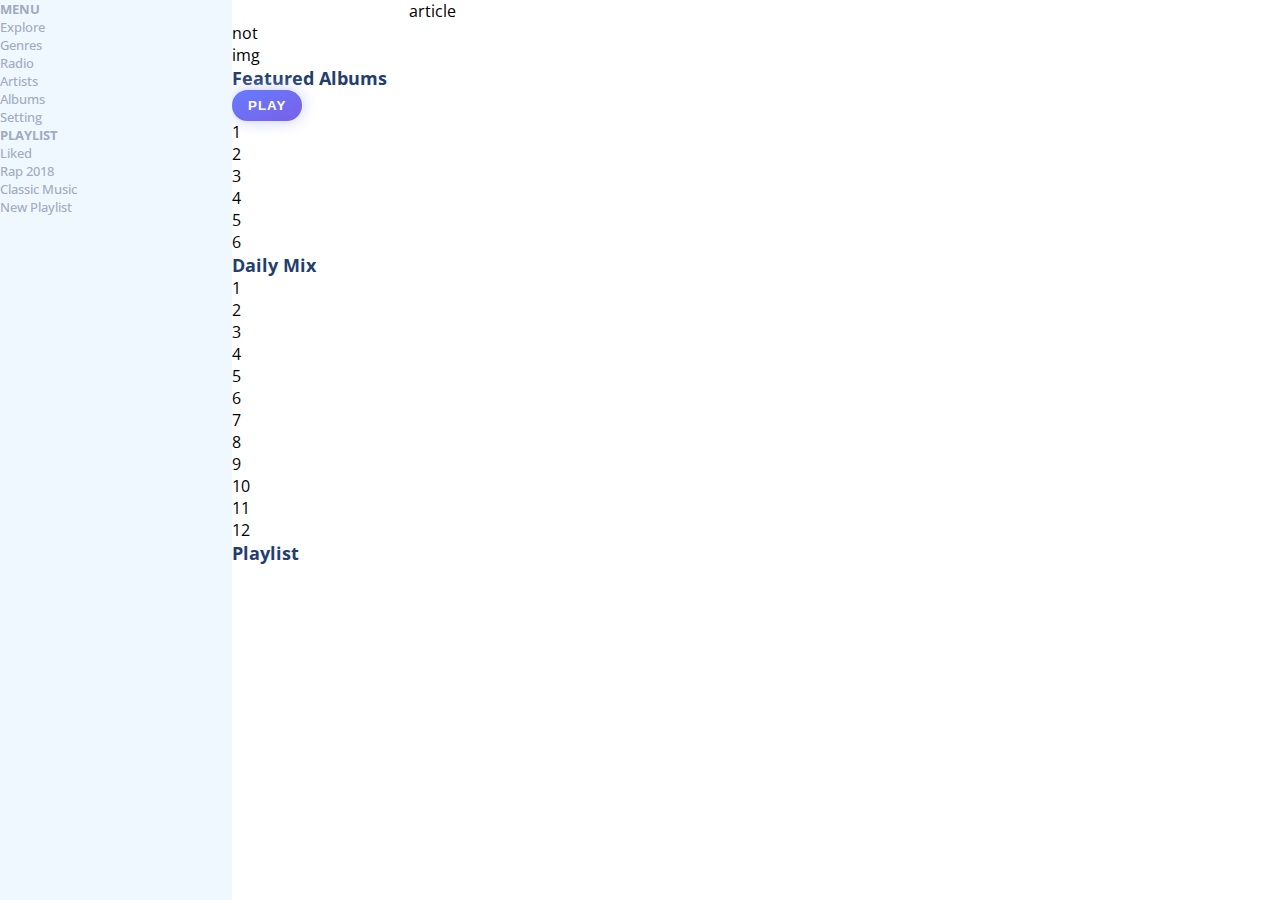
==== index.html @ d11c5499 "markup" ====
<!DOCTYPE html>
<html lang="en">

<head>
  <meta charset="UTF-8">
  <title>Music Player</title>
  <link rel="stylesheet" href="css/main.css">
  <link href="https://fonts.googleapis.com/css?family=Open+Sans:300,300i,400,400i,600,600i,700,700i,800,800i" rel="stylesheet">
</head>

<body>
  <main>
    <section class="sidebar">
      <nav class="sidebar__menu">
        <h3>Menu</h3>
        <a href="#">Explore</a>
        <a href="#">Genres</a>
        <a href="#">Radio</a>
        <a href="#">Artists</a>
        <a href="#">Albums</a>
        <a href="#">Setting</a>
      </nav>
      <nav class="sidebar__playlist">
        <h3>Playlist</h3>
        <a href="#">Liked</a>
        <a href="#">Rap 2018</a>
        <a href="#">Classic Music</a>
        <a href="#">New Playlist</a>
      </nav>
    </section>
    <section class="main">
      <nav class="navigation">
        <div class="search">
          <input type="text">
        </div>
        <div class="user-block">
          <div class="user-block__notification">not</div>
          <div class="user-block__user-img">img</div>
        </div>
      </nav>
      <section class="albums">
        <h2>Featured Albums</h2>
        <button>Play</button>
        <ul class="album-list">
          <li class=".album-item">1</li>
          <li class=".album-item">2</li>
          <li class=".album-item">3</li>
          <li class=".album-item">4</li>
          <li class=".album-item">5</li>
          <li class=".album-item">6</li>
        </ul>
      </section>
      <section class="change-music">
        <div class="change-music__daily-mix">
          <h2>Daily Mix</h2>
          <ul class="playlist-list">
            <li class="song-item">1</li>
            <li class="song-item">2</li>
            <li class="song-item">3</li>
            <li class="song-item">4</li>
            <li class="song-item">5</li>
            <li class="song-item">6</li>
            <li class="song-item">7</li>
            <li class="song-item">8</li>
            <li class="song-item">9</li>
            <li class="song-item">10</li>
            <li class="song-item">11</li>
            <li class="song-item">12</li>
          </ul>
        </div>
        <div class="change-music__playlists">
          <h2>Playlist</h2>
        </div>
      </section>
    </section>
    article
  </main>
</body>

</html>
---- css/main.css ----
* {
  padding: 0;
  margin: 0;
  border: 0;
}

body {
  font-family: 'Open Sans', sans-serif;
  background-color: #FFFFFF;
}

h2 {
  font-size: 18px;
  color: #243d6f;
}

h3 {
  text-transform: uppercase;
  color: #9eabc2;
  font-size: 13px;
}

a {
  color: #9facc3;
  text-decoration: none;
  font-size: 13px;
  font-weight: 500;
  transition: all 0.3s;
  display: block;
}

a:hover {
  color: #243d6f;
}

b {
  font-size: 12px;
  font-weight: 500;
  color: #abb4c8;
}

.card {
  height: 200px;
  width: 200px;
  background-color: #FFFFFF;
  box-shadow: 0 0 32px #c3cbfe;
}

button {
  text-transform: uppercase;
  padding: 8px 16px;
  border-radius: 24px;
  outline: inherit;
  box-shadow: 0 0 16px #c3cbfe;
  background-image: linear-gradient(to right bottom, #667aff, #6b74f9, #706ef3, #7467ed, #7861e7);
  color: #FFF;
  font-weight: 700;
  letter-spacing: 1px;
}

.styleguide h2,
.styleguide a,
.styleguide b,
.styleguide h3 {
  padding-top: inherit;
  display: block;
}

.styleguide {
  height: 400px;
  background-color: aliceblue;
  padding-top: 20px;
  padding-left: 20px;
}

main {
  display: flex;
  width: 100%;
  height: 100vh;
}

.sidebar {
  width: 232px;
  height: 100vh;
  background-color: aliceblue;
  position: fixed;
}

.main {
  padding-left: 232px;
}
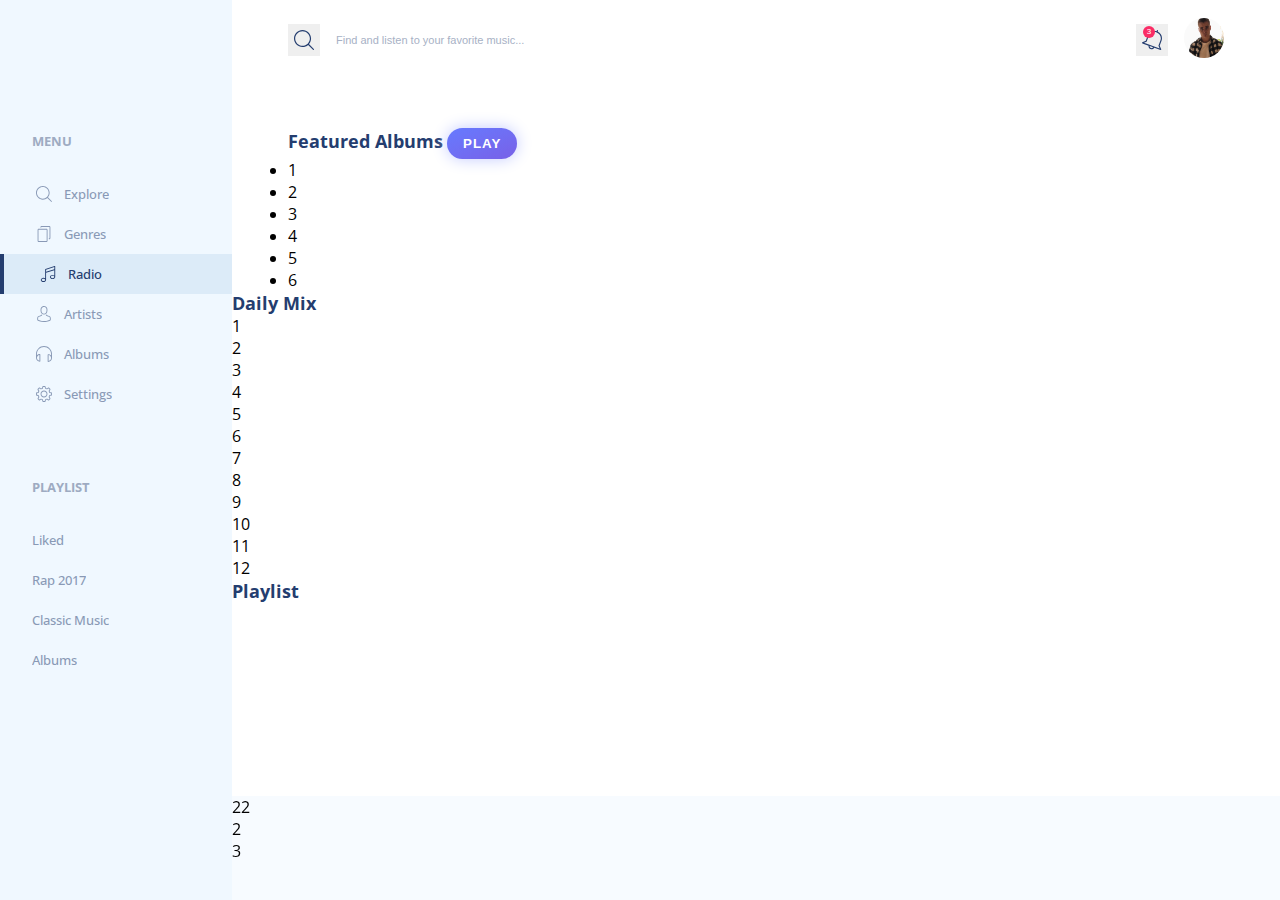
==== commit b486052a: "sidebar" ====
--- a/index.html
+++ b/index.html
@@ -11,43 +11,72 @@
 <body>
   <main>
     <section class="sidebar">
-      <nav class="sidebar__menu">
+      <nav class="sidebar-menu">
         <h3>Menu</h3>
-        <a href="#">Explore</a>
-        <a href="#">Genres</a>
-        <a href="#">Radio</a>
-        <a href="#">Artists</a>
-        <a href="#">Albums</a>
-        <a href="#">Setting</a>
+        <ul>
+          <a href="#">
+            <li>Explore</li>
+          </a>
+          <a href="#">
+            <li>Genres</li>
+          </a>
+          <a href="#" class="active">
+            <li>Radio</li>
+          </a>
+          <a href="#">
+            <li>Artists</li>
+          </a>
+          <a href="#">
+            <li>Albums</li>
+          </a>
+          <a href="#">
+            <li>Settings</li>
+          </a>
+        </ul>
       </nav>
-      <nav class="sidebar__playlist">
+      <nav class="sidebar-playlist">
         <h3>Playlist</h3>
-        <a href="#">Liked</a>
-        <a href="#">Rap 2018</a>
-        <a href="#">Classic Music</a>
-        <a href="#">New Playlist</a>
+        <ul>
+          <a href="#">
+            <li>Liked</li>
+          </a>
+          <a href="#">
+            <li>Rap 2017</li>
+          </a>
+          <a href="#">
+            <li>Classic Music</li>
+          </a>
+          <a href="#">
+            <li>Albums</li>
+          </a>
+        </ul>
       </nav>
     </section>
     <section class="main">
-      <nav class="navigation">
+      <header>
         <div class="search">
-          <input type="text">
+          <button type="button"></button>
+          <input type="text" placeholder="Find and listen to your favorite music...">
         </div>
         <div class="user-block">
-          <div class="user-block__notification">not</div>
-          <div class="user-block__user-img">img</div>
+          <button type="button" class="user-block__notification">
+            <span class="quantity">3</span>
+          </button>
+          <a href="#">
+            <img src="/img/avatar.jpg" alt="" class="user-block__user-img">
+          </a>
         </div>
-      </nav>
+      </header>
       <section class="albums">
         <h2>Featured Albums</h2>
-        <button>Play</button>
+        <button type="button" class="btn">Play</button>
         <ul class="album-list">
-          <li class=".album-item">1</li>
-          <li class=".album-item">2</li>
-          <li class=".album-item">3</li>
-          <li class=".album-item">4</li>
-          <li class=".album-item">5</li>
-          <li class=".album-item">6</li>
+          <li class="album-item">1</li>
+          <li class="album-item">2</li>
+          <li class="album-item">3</li>
+          <li class="album-item">4</li>
+          <li class="album-item">5</li>
+          <li class="album-item">6</li>
         </ul>
       </section>
       <section class="change-music">
@@ -73,7 +102,11 @@
         </div>
       </section>
     </section>
-    article
+    <div class="player">
+      <div class="song-name">22</div>
+      <div class="player-ui">2</div>
+      <div class="value">3</div>
+    </div>
   </main>
 </body>
 
--- a/css/main.css
+++ b/css/main.css
@@ -1,91 +1,327 @@
 * {
+  margin: 0;
   padding: 0;
-  margin: 0;
+  outline: 0;
   border: 0;
+  border-radius: 0;
 }
 
 body {
+  background-color: #FFFFFF;
   font-family: 'Open Sans', sans-serif;
-  background-color: #FFFFFF;
-}
-
+}
+
+button,
 h2 {
+  display: inline-block;
+}
+
+h2 {
+  color: #243d6f;
   font-size: 18px;
-  color: #243d6f;
 }
 
 h3 {
+  color: #9eabc2;
   text-transform: uppercase;
-  color: #9eabc2;
   font-size: 13px;
 }
 
 a {
-  color: #9facc3;
+  display: block;
+  color: rgba(36, 61, 111, 1);
   text-decoration: none;
+  font-weight: 500;
   font-size: 13px;
-  font-weight: 500;
-  transition: all 0.3s;
-  display: block;
 }
 
 a:hover {
-  color: #243d6f;
+  color: rgba(36, 61, 111, 1);
 }
 
 b {
+  color: #abb4c8;
+  font-weight: 500;
   font-size: 12px;
-  font-weight: 500;
-  color: #abb4c8;
 }
 
 .card {
+  width: 200px;
   height: 200px;
-  width: 200px;
   background-color: #FFFFFF;
   box-shadow: 0 0 32px #c3cbfe;
 }
 
 button {
+  cursor: pointer;
+}
+
+.btn {
+  padding: 8px 16px;
+  outline: inherit;
+  border-radius: 24px;
+  background-image: linear-gradient(to right bottom, #667aff, #6b74f9, #706ef3, #7467ed, #7861e7);
+  box-shadow: 0 0 16px #c3cbfe;
+  color: #FFF;
   text-transform: uppercase;
-  padding: 8px 16px;
-  border-radius: 24px;
-  outline: inherit;
-  box-shadow: 0 0 16px #c3cbfe;
-  background-image: linear-gradient(to right bottom, #667aff, #6b74f9, #706ef3, #7467ed, #7861e7);
-  color: #FFF;
+  letter-spacing: 1px;
   font-weight: 700;
-  letter-spacing: 1px;
 }
 
 .styleguide h2,
 .styleguide a,
 .styleguide b,
 .styleguide h3 {
+  display: block;
   padding-top: inherit;
-  display: block;
 }
 
 .styleguide {
+  padding-top: 20px;
+  padding-left: 20px;
   height: 400px;
   background-color: aliceblue;
-  padding-top: 20px;
-  padding-left: 20px;
 }
 
 main {
   display: flex;
+  min-width: 800px;
   width: 100%;
   height: 100vh;
 }
 
 .sidebar {
+  position: fixed;
   width: 232px;
   height: 100vh;
   background-color: aliceblue;
+}
+
+.sidebar h3 {
+  margin-bottom: 24px;
+  padding-left: 32px;
+}
+
+.sidebar ul {
+  list-style: none;
+}
+
+.sidebar li {
+  display: flex;
+  padding-left: 32px;
+  height: 40px;
+  line-height: 32px;
+  opacity: 0.5;
+  transition: all 0.2s;
+
+  align-items: center;
+}
+
+.sidebar a:hover {
+  background-color: rgba(220, 235, 248, 0.5);
+}
+
+.sidebar a:hover li {
+  margin-left: 4px;
+  opacity: 1;
+}
+
+.sidebar-menu li::before {
+  display: inline-block;
+  margin-right: 8px;
+  width: 24px;
+  height: 24px;
+  background-position: center;
+  background-size: 16px;
+  background-repeat: no-repeat;
+  content: "";
+}
+
+.sidebar-menu a:nth-child(1) li::before {
+  background-image: url(/img/search-icon.svg);
+}
+
+.sidebar-menu a:nth-child(2) li::before {
+  background-image: url(/img/genres-icon.svg);
+}
+
+.sidebar-menu a:nth-child(3) li::before {
+  background-image: url(/img/radio-icon.svg);
+}
+
+.sidebar-menu a:nth-child(4) li::before {
+  background-image: url(/img/artist-icon.svg);
+}
+
+.sidebar-menu a:nth-child(5) li::before {
+  background-image: url(/img/albums-icon.svg);
+}
+
+.sidebar-menu a:nth-child(6) li::before {
+  background-image: url(/img/settings-icon.svg);
+}
+
+.sidebar a.active li {
+  border-left: 4px solid #243d6f;
+  background-color: #dcebf8;
+  color: #243d6f;
+  opacity: 1;
+}
+
+.sidebar a.active:hover li {
+  margin-left: 0;
+  opacity: 1;
+}
+
+.sidebar-menu {
+  margin-top: 132px;
+}
+
+.sidebar-playlist {
+  margin-top: 64px;
+}
+
+.main {
+  margin-left: 232px;
+  width: 100%;
+}
+
+/* - Навигация Начало */
+
+header {
+  display: flex;
+  padding: 0 56px;
+  height: 80px;
+  background-color: #FFFFFF;
+
+  align-items: center;
+  justify-content: space-between;
+}
+
+/* - - Поиск Начало */
+
+.search {
+  display: flex;
+
+  align-items: center;
+}
+
+.search button {
+  display: inline-block;
+  margin-right: 8px;
+  width: 32px;
+  height: 32px;
+  background-image: url(../img/search-icon.svg);
+  background-position: center;
+  background-size: 20px;
+  background-repeat: no-repeat;
+  opacity: 1;
+}
+
+.search button:hover {
+  opacity: 0.7;
+}
+
+.search input {
+  padding: 16px 16px 16px 8px;
+  width: 208px;
+  color: #566686;
+  font-weight: 500;
+  font-size: 12px;
+  transition: all 1s;
+}
+
+.search input:focus {
+  background-color: aliceblue;
+}
+
+.search input::-webkit-input-placeholder {
+  /* Chrome/Opera/Safari */
+  color: #a7b1c5;
+  font-weight: 500;
+  font-size: 11px;
+}
+
+.search input::-moz-placeholder {
+  /* Firefox 19+ */
+  color: #a7b1c5;
+  font-weight: 500;
+  font-size: 11px;
+}
+
+.search input:-ms-input-placeholder {
+  /* IE 10+ */
+  color: #a7b1c5;
+  font-weight: 500;
+  font-size: 11px;
+}
+
+.search input:-moz-placeholder {
+  /* Firefox 18- */
+  color: #a7b1c5;
+  font-weight: 500;
+  font-size: 11px;
+}
+
+/* Поиск Конец */
+
+.player {
   position: fixed;
-}
-
-.main {
-  padding-left: 232px;
-}
+  right: 0;
+  bottom: 0;
+  width: calc(100% - 232px);
+  height: 104px;
+  background-color: rgba(240, 248, 255, 0.5);
+}
+
+.user-block {
+  display: flex;
+
+  align-items: center;
+}
+
+.user-block__notification {
+  position: relative;
+  display: inline-block;
+  margin-right: 16px;
+  width: 32px;
+  height: 32px;
+  background-image: url(../img/notification-icon.svg);
+  background-position: center;
+  background-size: 20px;
+  background-repeat: no-repeat;
+}
+
+.quantity {
+  position: absolute;
+  top: 2px;
+  left: 7px;
+  display: block;
+  width: 12px;
+  height: 12px;
+  border-radius: 50%;
+  background-color: #fa2d66;
+  color: #FFF;
+  text-align: center;
+  font-size: 8px;
+  line-height: 12px;
+}
+
+.user-block__user-img {
+  display: inline-block;
+  width: 40px;
+  height: 40px;
+  border-radius: 50%;
+  background-position: box-shadow: 0 5px 32px rgba(174, 178, 204, 0.5);
+  transition: all 0.5s;
+}
+
+.user-block__user-img:hover {
+  padding-bottom: 8px;
+  box-shadow: 0 10px 32px rgba(174, 178, 204, 0.7);
+}
+
+.albums {
+  margin-top: 48px;
+  padding: 0 56px;
+}
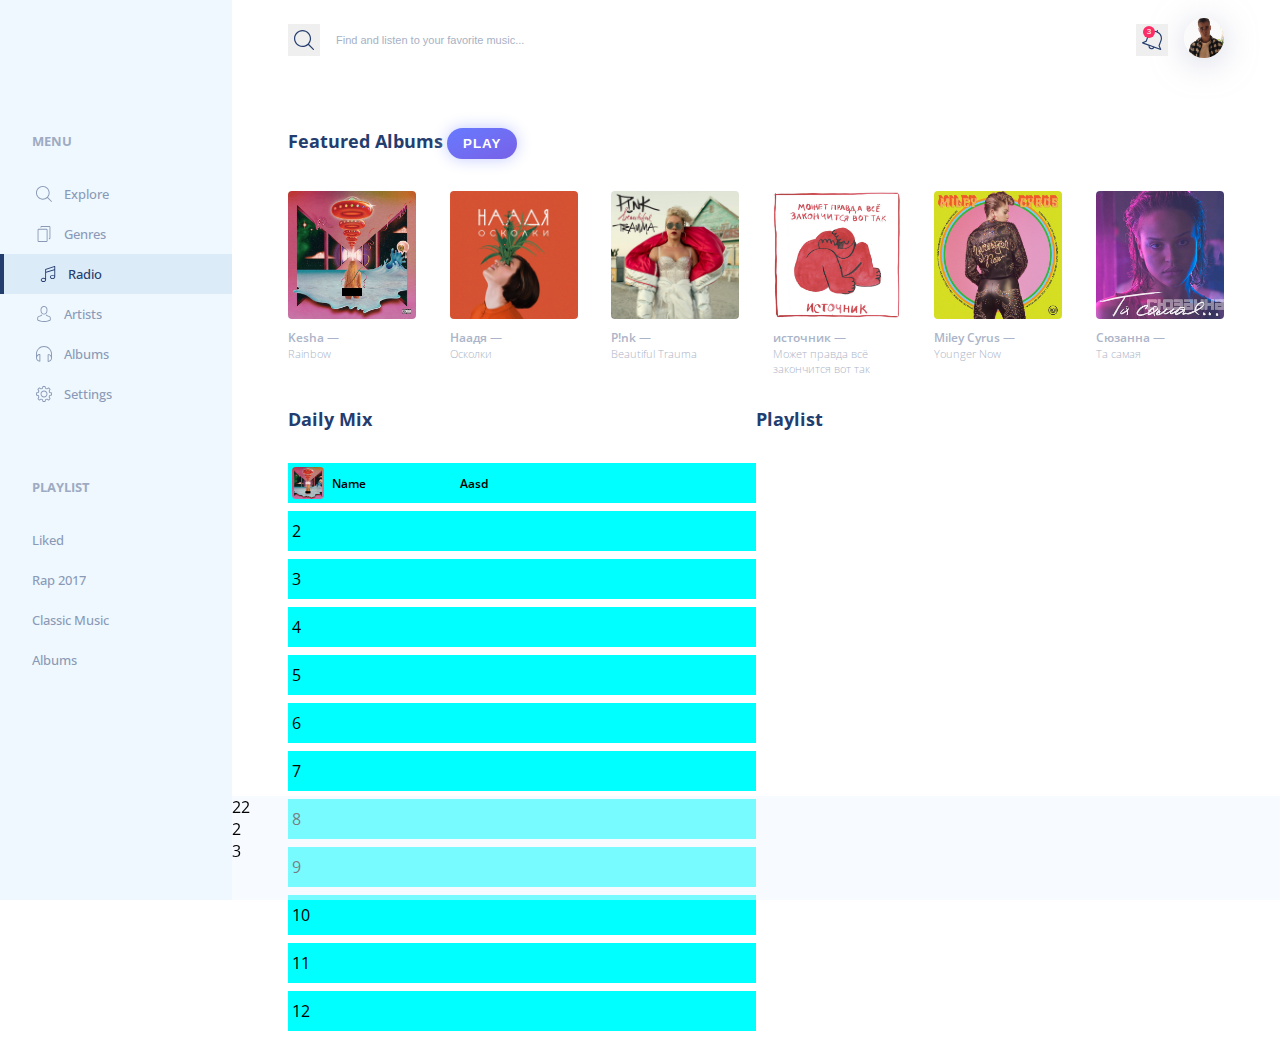
==== commit 0f30c1d3: "Albums" ====
--- a/index.html
+++ b/index.html
@@ -2,112 +2,128 @@
 <html lang="en">
 
 <head>
-  <meta charset="UTF-8">
-  <title>Music Player</title>
-  <link rel="stylesheet" href="css/main.css">
-  <link href="https://fonts.googleapis.com/css?family=Open+Sans:300,300i,400,400i,600,600i,700,700i,800,800i" rel="stylesheet">
+    <meta charset="UTF-8">
+    <title>Music Player</title>
+    <link rel="stylesheet" href="css/main.css">
+    <link href="https://fonts.googleapis.com/css?family=Open+Sans:300,300i,400,400i,600,600i,700,700i,800,800i" rel="stylesheet">
 </head>
 
 <body>
-  <main>
-    <section class="sidebar">
-      <nav class="sidebar-menu">
-        <h3>Menu</h3>
-        <ul>
-          <a href="#">
-            <li>Explore</li>
-          </a>
-          <a href="#">
-            <li>Genres</li>
-          </a>
-          <a href="#" class="active">
-            <li>Radio</li>
-          </a>
-          <a href="#">
-            <li>Artists</li>
-          </a>
-          <a href="#">
-            <li>Albums</li>
-          </a>
-          <a href="#">
-            <li>Settings</li>
-          </a>
-        </ul>
-      </nav>
-      <nav class="sidebar-playlist">
-        <h3>Playlist</h3>
-        <ul>
-          <a href="#">
-            <li>Liked</li>
-          </a>
-          <a href="#">
-            <li>Rap 2017</li>
-          </a>
-          <a href="#">
-            <li>Classic Music</li>
-          </a>
-          <a href="#">
-            <li>Albums</li>
-          </a>
-        </ul>
-      </nav>
-    </section>
-    <section class="main">
-      <header>
-        <div class="search">
-          <button type="button"></button>
-          <input type="text" placeholder="Find and listen to your favorite music...">
-        </div>
-        <div class="user-block">
-          <button type="button" class="user-block__notification">
+    <main>
+        <section class="sidebar">
+            <nav class="sidebar-menu">
+                <h3>Menu</h3>
+                <ul>
+                    <a href="#">
+                        <li>Explore</li>
+                    </a>
+                    <a href="#">
+                        <li>Genres</li>
+                    </a>
+                    <a href="#" class="active">
+                        <li>Radio</li>
+                    </a>
+                    <a href="#">
+                        <li>Artists</li>
+                    </a>
+                    <a href="#">
+                        <li>Albums</li>
+                    </a>
+                    <a href="#">
+                        <li>Settings</li>
+                    </a>
+                </ul>
+            </nav>
+            <nav class="sidebar-playlist">
+                <h3>Playlist</h3>
+                <ul>
+                    <a href="#">
+                        <li>Liked</li>
+                    </a>
+                    <a href="#">
+                        <li>Rap 2017</li>
+                    </a>
+                    <a href="#">
+                        <li>Classic Music</li>
+                    </a>
+                    <a href="#">
+                        <li>Albums</li>
+                    </a>
+                </ul>
+            </nav>
+        </section>
+        <section class="main">
+            <header>
+                <div class="search">
+                    <button type="button"></button>
+                    <input type="text" placeholder="Find and listen to your favorite music...">
+                </div>
+                <div class="user-block">
+                    <button type="button" class="user-block__notification">
             <span class="quantity">3</span>
           </button>
-          <a href="#">
+                    <a href="#">
             <img src="/img/avatar.jpg" alt="" class="user-block__user-img">
           </a>
+                </div>
+            </header>
+            <section class="albums">
+                <h2>Featured Albums</h2>
+                <button type="button" class="btn">Play</button>
+                <ul class="album-list">
+                    <li class="album-item">
+                        <b><span class="name">Kesha —</span><br>Rainbow</b>
+                    </li>
+                    <li class="album-item">
+                        <b><span class="name">Наадя —</span><br>Осколки</b>
+                    </li>
+                    <li class="album-item">
+                        <b><span class="name">P!nk —</span><br>Beautiful Trauma</b>
+                    </li>
+                    <li class="album-item">
+                        <b><span class="name">источник —</span><br>Может правда всё закончится вот так</b>
+                    </li>
+                    <li class="album-item">
+                        <b><span class="name">Miley Cyrus —</span><br>Younger Now</b>
+                    </li>
+                    <li class="album-item">
+                        <b><span class="name">Сюзанна —</span><br>Та самая</b>
+                    </li>
+                </ul>
+            </section>
+            <section class="change-music">
+                <div class="daily-mix">
+                    <h2>Daily Mix</h2>
+                    <ul class="playlist-list">
+                        <li class="song-item">
+                            <img src="img/album-1.jpg" alt="" width="32" height="32">
+                            <span class="name">Name</span>
+                            <span class="name">Aasd</span>
+                        </li>
+                        <li class="song-item">2</li>
+                        <li class="song-item">3</li>
+                        <li class="song-item">4</li>
+                        <li class="song-item">5</li>
+                        <li class="song-item">6</li>
+                        <li class="song-item">7</li>
+                        <li class="song-item">8</li>
+                        <li class="song-item">9</li>
+                        <li class="song-item">10</li>
+                        <li class="song-item">11</li>
+                        <li class="song-item">12</li>
+                    </ul>
+                </div>
+                <div class="playlists">
+                    <h2>Playlist</h2>
+                </div>
+            </section>
+        </section>
+        <div class="player">
+            <div class="song-name">22</div>
+            <div class="player-ui">2</div>
+            <div class="value">3</div>
         </div>
-      </header>
-      <section class="albums">
-        <h2>Featured Albums</h2>
-        <button type="button" class="btn">Play</button>
-        <ul class="album-list">
-          <li class="album-item">1</li>
-          <li class="album-item">2</li>
-          <li class="album-item">3</li>
-          <li class="album-item">4</li>
-          <li class="album-item">5</li>
-          <li class="album-item">6</li>
-        </ul>
-      </section>
-      <section class="change-music">
-        <div class="change-music__daily-mix">
-          <h2>Daily Mix</h2>
-          <ul class="playlist-list">
-            <li class="song-item">1</li>
-            <li class="song-item">2</li>
-            <li class="song-item">3</li>
-            <li class="song-item">4</li>
-            <li class="song-item">5</li>
-            <li class="song-item">6</li>
-            <li class="song-item">7</li>
-            <li class="song-item">8</li>
-            <li class="song-item">9</li>
-            <li class="song-item">10</li>
-            <li class="song-item">11</li>
-            <li class="song-item">12</li>
-          </ul>
-        </div>
-        <div class="change-music__playlists">
-          <h2>Playlist</h2>
-        </div>
-      </section>
-    </section>
-    <div class="player">
-      <div class="song-name">22</div>
-      <div class="player-ui">2</div>
-      <div class="value">3</div>
-    </div>
-  </main>
+    </main>
 </body>
 
 </html>
--- a/css/main.css
+++ b/css/main.css
@@ -1,327 +1,448 @@
 * {
-  margin: 0;
-  padding: 0;
-  outline: 0;
-  border: 0;
-  border-radius: 0;
+    box-sizing: border-box;
+    margin: 0;
+    padding: 0;
+    outline: 0;
+    border: 0;
+    border-radius: 0;
 }
 
 body {
-  background-color: #FFFFFF;
-  font-family: 'Open Sans', sans-serif;
+    background-color: #FFFFFF;
+    font-family: 'Open Sans', sans-serif;
 }
 
 button,
 h2 {
-  display: inline-block;
+    display: inline-block;
 }
 
 h2 {
-  color: #243d6f;
-  font-size: 18px;
+    color: #243d6f;
+    font-size: 18px;
 }
 
 h3 {
-  color: #9eabc2;
-  text-transform: uppercase;
-  font-size: 13px;
+    color: #9eabc2;
+    text-transform: uppercase;
+    font-size: 13px;
 }
 
 a {
-  display: block;
-  color: rgba(36, 61, 111, 1);
-  text-decoration: none;
-  font-weight: 500;
-  font-size: 13px;
+    display: block;
+    color: rgba(36, 61, 111, 1);
+    text-decoration: none;
+    font-weight: 500;
+    font-size: 13px;
 }
 
 a:hover {
-  color: rgba(36, 61, 111, 1);
+    color: rgba(36, 61, 111, 1);
 }
 
 b {
-  color: #abb4c8;
-  font-weight: 500;
-  font-size: 12px;
+    color: #abb4c8;
+    font-weight: 500;
+    font-size: 12px;
 }
 
 .card {
-  width: 200px;
-  height: 200px;
-  background-color: #FFFFFF;
-  box-shadow: 0 0 32px #c3cbfe;
+    width: 200px;
+    height: 200px;
+    background-color: #FFFFFF;
+    box-shadow: 0 0 32px #c3cbfe;
 }
 
 button {
-  cursor: pointer;
+    cursor: pointer;
 }
 
 .btn {
-  padding: 8px 16px;
-  outline: inherit;
-  border-radius: 24px;
-  background-image: linear-gradient(to right bottom, #667aff, #6b74f9, #706ef3, #7467ed, #7861e7);
-  box-shadow: 0 0 16px #c3cbfe;
-  color: #FFF;
-  text-transform: uppercase;
-  letter-spacing: 1px;
-  font-weight: 700;
+    padding: 8px 16px;
+    outline: inherit;
+    border-radius: 24px;
+    background-image: linear-gradient(to right bottom, #667aff, #6b74f9, #706ef3, #7467ed, #7861e7);
+    box-shadow: 0 0 16px #c3cbfe;
+    color: #FFF;
+    text-transform: uppercase;
+    letter-spacing: 1px;
+    font-weight: 700;
 }
 
 .styleguide h2,
 .styleguide a,
 .styleguide b,
 .styleguide h3 {
-  display: block;
-  padding-top: inherit;
+    display: block;
+    padding-top: inherit;
 }
 
 .styleguide {
-  padding-top: 20px;
-  padding-left: 20px;
-  height: 400px;
-  background-color: aliceblue;
+    padding-top: 20px;
+    padding-left: 20px;
+    height: 400px;
+    background-color: aliceblue;
 }
 
 main {
-  display: flex;
-  min-width: 800px;
-  width: 100%;
-  height: 100vh;
-}
+    display: flex;
+    min-width: 800px;
+    width: 100%;
+    height: 100vh;
+}
+
+/* - Сайдбар Начало */
 
 .sidebar {
-  position: fixed;
-  width: 232px;
-  height: 100vh;
-  background-color: aliceblue;
+    position: fixed;
+    width: 232px;
+    height: 100vh;
+    background-color: aliceblue;
 }
 
 .sidebar h3 {
-  margin-bottom: 24px;
-  padding-left: 32px;
+    margin-bottom: 24px;
+    padding-left: 32px;
 }
 
 .sidebar ul {
-  list-style: none;
+    list-style: none;
 }
 
 .sidebar li {
-  display: flex;
-  padding-left: 32px;
-  height: 40px;
-  line-height: 32px;
-  opacity: 0.5;
-  transition: all 0.2s;
-
-  align-items: center;
+    display: flex;
+    padding-left: 32px;
+    height: 40px;
+    line-height: 32px;
+    opacity: 0.5;
+    transition: all 0.2s;
+
+    align-items: center;
 }
 
 .sidebar a:hover {
-  background-color: rgba(220, 235, 248, 0.5);
+    background-color: rgba(220, 235, 248, 0.5);
 }
 
 .sidebar a:hover li {
-  margin-left: 4px;
-  opacity: 1;
+    margin-left: 4px;
+    opacity: 1;
 }
 
 .sidebar-menu li::before {
-  display: inline-block;
-  margin-right: 8px;
-  width: 24px;
-  height: 24px;
-  background-position: center;
-  background-size: 16px;
-  background-repeat: no-repeat;
-  content: "";
+    display: inline-block;
+    margin-right: 8px;
+    width: 24px;
+    height: 24px;
+    background-position: center;
+    background-size: 16px;
+    background-repeat: no-repeat;
+    content: "";
 }
 
 .sidebar-menu a:nth-child(1) li::before {
-  background-image: url(/img/search-icon.svg);
+    background-image: url(../img/search-icon.svg);
 }
 
 .sidebar-menu a:nth-child(2) li::before {
-  background-image: url(/img/genres-icon.svg);
+    background-image: url(../img/genres-icon.svg);
 }
 
 .sidebar-menu a:nth-child(3) li::before {
-  background-image: url(/img/radio-icon.svg);
+    background-image: url(../img/radio-icon.svg);
 }
 
 .sidebar-menu a:nth-child(4) li::before {
-  background-image: url(/img/artist-icon.svg);
+    background-image: url(../img/artist-icon.svg);
 }
 
 .sidebar-menu a:nth-child(5) li::before {
-  background-image: url(/img/albums-icon.svg);
+    background-image: url(../img/albums-icon.svg);
 }
 
 .sidebar-menu a:nth-child(6) li::before {
-  background-image: url(/img/settings-icon.svg);
+    background-image: url(../img/settings-icon.svg);
 }
 
 .sidebar a.active li {
-  border-left: 4px solid #243d6f;
-  background-color: #dcebf8;
-  color: #243d6f;
-  opacity: 1;
+    border-left: 4px solid #243d6f;
+    background-color: #dcebf8;
+    color: #243d6f;
+    opacity: 1;
 }
 
 .sidebar a.active:hover li {
-  margin-left: 0;
-  opacity: 1;
+    margin-left: 0;
+    opacity: 1;
 }
 
 .sidebar-menu {
-  margin-top: 132px;
+    margin-top: 132px;
 }
 
 .sidebar-playlist {
-  margin-top: 64px;
-}
+    margin-top: 64px;
+}
+
+/* - Сайдбар Конец */
 
 .main {
-  margin-left: 232px;
-  width: 100%;
+    margin-left: 232px;
+    width: 100%;
 }
 
 /* - Навигация Начало */
 
 header {
-  display: flex;
-  padding: 0 56px;
-  height: 80px;
-  background-color: #FFFFFF;
-
-  align-items: center;
-  justify-content: space-between;
+    display: flex;
+    padding: 0 56px;
+    height: 80px;
+    background-color: #FFFFFF;
+
+    align-items: center;
+    justify-content: space-between;
 }
 
 /* - - Поиск Начало */
 
 .search {
-  display: flex;
-
-  align-items: center;
+    display: flex;
+
+    align-items: center;
 }
 
 .search button {
-  display: inline-block;
-  margin-right: 8px;
-  width: 32px;
-  height: 32px;
-  background-image: url(../img/search-icon.svg);
-  background-position: center;
-  background-size: 20px;
-  background-repeat: no-repeat;
-  opacity: 1;
+    display: inline-block;
+    margin-right: 8px;
+    width: 32px;
+    height: 32px;
+    background-image: url(../img/search-icon.svg);
+    background-position: center;
+    background-size: 20px;
+    background-repeat: no-repeat;
+    opacity: 1;
 }
 
 .search button:hover {
-  opacity: 0.7;
+    opacity: 0.7;
 }
 
 .search input {
-  padding: 16px 16px 16px 8px;
-  width: 208px;
-  color: #566686;
-  font-weight: 500;
-  font-size: 12px;
-  transition: all 1s;
+    padding: 16px 16px 16px 8px;
+    width: 256px;
+    color: #566686;
+    font-weight: 500;
+    font-size: 12px;
+    transition: all 1s;
 }
 
 .search input:focus {
-  background-color: aliceblue;
+    background-color: aliceblue;
 }
 
 .search input::-webkit-input-placeholder {
-  /* Chrome/Opera/Safari */
-  color: #a7b1c5;
-  font-weight: 500;
-  font-size: 11px;
+    /* Chrome/Opera/Safari */
+    color: #a7b1c5;
+    font-weight: 500;
+    font-size: 11px;
 }
 
 .search input::-moz-placeholder {
-  /* Firefox 19+ */
-  color: #a7b1c5;
-  font-weight: 500;
-  font-size: 11px;
+    /* Firefox 19+ */
+    color: #a7b1c5;
+    font-weight: 500;
+    font-size: 11px;
 }
 
 .search input:-ms-input-placeholder {
-  /* IE 10+ */
-  color: #a7b1c5;
-  font-weight: 500;
-  font-size: 11px;
+    /* IE 10+ */
+    color: #a7b1c5;
+    font-weight: 500;
+    font-size: 11px;
 }
 
 .search input:-moz-placeholder {
-  /* Firefox 18- */
-  color: #a7b1c5;
-  font-weight: 500;
-  font-size: 11px;
-}
-
-/* Поиск Конец */
+    /* Firefox 18- */
+    color: #a7b1c5;
+    font-weight: 500;
+    font-size: 11px;
+}
+
+/* - - Поиск Конец */
+
+.user-block {
+    display: flex;
+
+    align-items: center;
+}
+
+.user-block__notification {
+    position: relative;
+    display: inline-block;
+    margin-right: 16px;
+    width: 32px;
+    height: 32px;
+    background-image: url(../img/notification-icon.svg);
+    background-position: center;
+    background-size: 20px;
+    background-repeat: no-repeat;
+}
+
+.quantity {
+    position: absolute;
+    top: 2px;
+    left: 7px;
+    display: block;
+    width: 12px;
+    height: 12px;
+    border-radius: 50%;
+    background-color: #fa2d66;
+    color: #FFF;
+    text-align: center;
+    font-size: 8px;
+    line-height: 12px;
+}
+
+.user-block__user-img {
+    display: inline-block;
+    width: 40px;
+    height: 40px;
+    border-radius: 50%;
+    box-shadow: 0 5px 32px rgba(174, 178, 204, 0.5);
+    transition: all 0.5s;
+}
+
+.user-block__user-img:hover {
+    padding-top: 4px;
+    box-shadow: 0 10px 32px rgba(174, 178, 204, 0.7);
+}
+
+/* - Навигация Конец */
+
+.albums {
+    margin-top: 48px;
+    padding: 0 56px;
+}
+
+.album-list {
+    display: flex;
+    margin-top: 32px;
+    padding-bottom: 88px;
+    list-style: none;
+
+    justify-content: space-between;
+}
+
+.album-item {
+    position: relative;
+    margin-left: 16px;
+    min-width: 80px;
+    min-height: 80px;
+    max-width: 300px;
+    max-height: 300px;
+    width: 10vw;
+    height: 10vw;
+    border-radius: 4px;
+    background-color: antiquewhite;
+    text-align: left;
+    cursor: pointer;
+}
+
+.album-item:hover {
+    box-shadow: 0 0 40px rgba(174, 178, 204, 0.5);
+}
+
+li.album-item:nth-child(1) {
+    margin-left: 0;
+    background-image: url(../img/album-1.jpg);
+    background-size: cover;
+}
+
+li.album-item:nth-child(2) {
+    background-image: url(../img/album-2.jpg);
+    background-size: cover;
+}
+
+li.album-item:nth-child(3) {
+    background-image: url(../img/album-3.jpg);
+    background-size: cover;
+}
+
+li.album-item:nth-child(4) {
+    background-image: url(../img/album-4.jpg);
+    background-size: cover;
+}
+
+li.album-item:nth-child(5) {
+    background-image: url(../img/album-5.jpg);
+    background-size: cover;
+}
+
+li.album-item:nth-child(6) {
+    background-image: url(../img/album-6.jpg);
+    background-size: cover;
+}
+
+.album-item b {
+    position: absolute;
+    bottom: -110px;
+    left: 50%;
+    display: block;
+    margin-left: -50%;
+    width: 100%;
+    height: 100px;
+    font-weight: 300;
+    font-size: 11px;
+}
+
+.name {
+    display: inline-block;
+    font-weight: 600;
+    font-size: 12px;
+}
+
+.change-music {
+    display: flex;
+    padding: 0 56px;
+    width: 100%;
+}
+
+.change-music h2 {
+    margin-bottom: 32px;
+}
+
+.daily-mix {
+    width: 50%;
+}
+
+.song-item {
+    display: flex;
+    margin: 8px 0;
+    padding-left: 4px;
+    height: 40px;
+    background-color: aqua;
+
+    align-items: center;
+}
+
+li.song-item:first-child {
+    margin-top: 0;
+}
+
+.song-item img {
+    margin-right: 8px;
+    border-radius: 4px;
+}
+
+.song-item .name {
+    width: 128px;
+}
 
 .player {
-  position: fixed;
-  right: 0;
-  bottom: 0;
-  width: calc(100% - 232px);
-  height: 104px;
-  background-color: rgba(240, 248, 255, 0.5);
-}
-
-.user-block {
-  display: flex;
-
-  align-items: center;
-}
-
-.user-block__notification {
-  position: relative;
-  display: inline-block;
-  margin-right: 16px;
-  width: 32px;
-  height: 32px;
-  background-image: url(../img/notification-icon.svg);
-  background-position: center;
-  background-size: 20px;
-  background-repeat: no-repeat;
-}
-
-.quantity {
-  position: absolute;
-  top: 2px;
-  left: 7px;
-  display: block;
-  width: 12px;
-  height: 12px;
-  border-radius: 50%;
-  background-color: #fa2d66;
-  color: #FFF;
-  text-align: center;
-  font-size: 8px;
-  line-height: 12px;
-}
-
-.user-block__user-img {
-  display: inline-block;
-  width: 40px;
-  height: 40px;
-  border-radius: 50%;
-  background-position: box-shadow: 0 5px 32px rgba(174, 178, 204, 0.5);
-  transition: all 0.5s;
-}
-
-.user-block__user-img:hover {
-  padding-bottom: 8px;
-  box-shadow: 0 10px 32px rgba(174, 178, 204, 0.7);
-}
-
-.albums {
-  margin-top: 48px;
-  padding: 0 56px;
-}
+    position: fixed;
+    right: 0;
+    bottom: 0;
+    width: calc(100% - 232px);
+    height: 104px;
+    background-color: rgba(240, 248, 255, 0.5);
+}
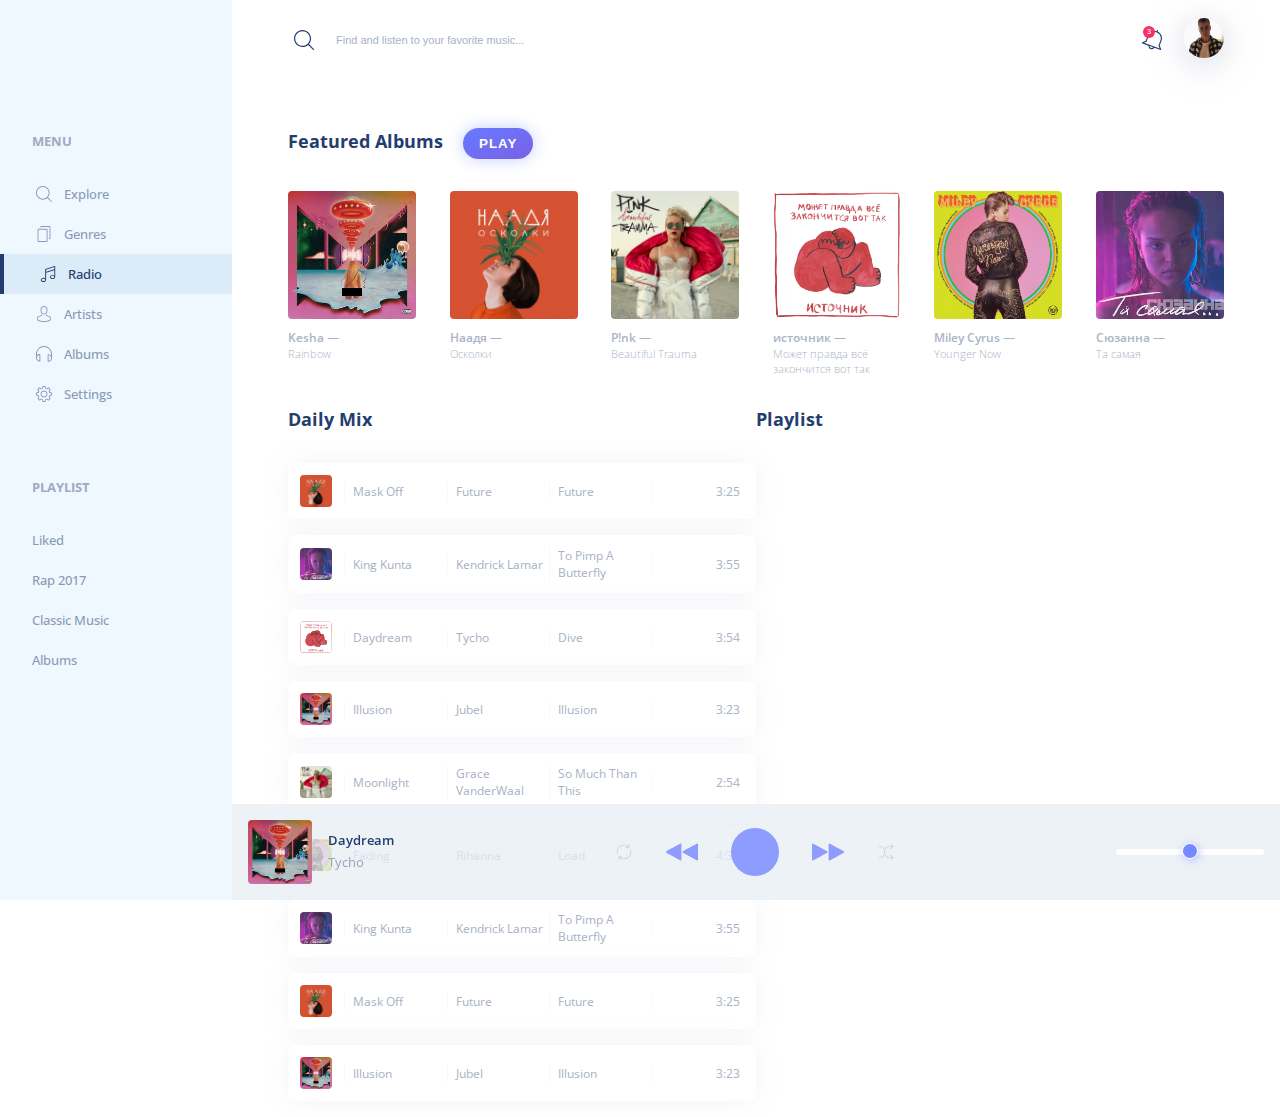
==== commit 21c3179f: "player" ====
--- a/index.html
+++ b/index.html
@@ -89,6 +89,7 @@
                     <li class="album-item">
                         <b><span class="name">Сюзанна —</span><br>Та самая</b>
                     </li>
+
                 </ul>
             </section>
             <section class="change-music">
@@ -96,21 +97,68 @@
                     <h2>Daily Mix</h2>
                     <ul class="playlist-list">
                         <li class="song-item">
+                            <img src="img/album-2.jpg" alt="" width="32" height="32">
+                            <span class="song-info">Mask Off</span>
+                            <span class="song-info">Future</span>
+                            <span class="song-info">Future</span>
+                            <span class="song-info time">3:25</span>
+                        </li>
+                        <li class="song-item playering">
+                            <img src="img/album-6.jpg" alt="" width="32" height="32">
+                            <span class="song-info">King Kunta</span>
+                            <span class="song-info">Kendrick Lamar</span>
+                            <span class="song-info">To Pimp A Butterfly</span>
+                            <span class="song-info time">3:55</span>
+                        </li>
+                        <li class="song-item">
+                            <img src="img/album-4.jpg" alt="" width="32" height="32">
+                            <span class="song-info">Daydream</span>
+                            <span class="song-info">Tycho</span>
+                            <span class="song-info">Dive</span>
+                            <span class="song-info time">3:54</span>
+                        </li>
+                        <li class="song-item">
                             <img src="img/album-1.jpg" alt="" width="32" height="32">
-                            <span class="name">Name</span>
-                            <span class="name">Aasd</span>
+                            <span class="song-info">Illusion</span>
+                            <span class="song-info">Jubel</span>
+                            <span class="song-info">Illusion</span>
+                            <span class="song-info time">3:23</span>
                         </li>
-                        <li class="song-item">2</li>
-                        <li class="song-item">3</li>
-                        <li class="song-item">4</li>
-                        <li class="song-item">5</li>
-                        <li class="song-item">6</li>
-                        <li class="song-item">7</li>
-                        <li class="song-item">8</li>
-                        <li class="song-item">9</li>
-                        <li class="song-item">10</li>
-                        <li class="song-item">11</li>
-                        <li class="song-item">12</li>
+                        <li class="song-item">
+                            <img src="img/album-3.jpg" alt="" width="32" height="32">
+                            <span class="song-info">Moonlight</span>
+                            <span class="song-info">Grace VanderWaal</span>
+                            <span class="song-info">So Much Than This</span>
+                            <span class="song-info time">2:54</span>
+                        </li>
+                        <li class="song-item">
+                            <img src="img/album-5.jpg" alt="" width="32" height="32">
+                            <span class="song-info">Fading</span>
+                            <span class="song-info">Rihanna</span>
+                            <span class="song-info">Load</span>
+                            <span class="song-info time">4:31</span>
+                        </li>
+                        <li class="song-item">
+                            <img src="img/album-6.jpg" alt="" width="32" height="32">
+                            <span class="song-info">King Kunta</span>
+                            <span class="song-info">Kendrick Lamar</span>
+                            <span class="song-info">To Pimp A Butterfly</span>
+                            <span class="song-info time">3:55</span>
+                        </li>
+                        <li class="song-item">
+                            <img src="img/album-2.jpg" alt="" width="32" height="32">
+                            <span class="song-info">Mask Off</span>
+                            <span class="song-info">Future</span>
+                            <span class="song-info">Future</span>
+                            <span class="song-info time">3:25</span>
+                        </li>
+                        <li class="song-item">
+                            <img src="img/album-1.jpg" alt="" width="32" height="32">
+                            <span class="song-info">Illusion</span>
+                            <span class="song-info">Jubel</span>
+                            <span class="song-info">Illusion</span>
+                            <span class="song-info time">3:23</span>
+                        </li>
                     </ul>
                 </div>
                 <div class="playlists">
@@ -119,9 +167,22 @@
             </section>
         </section>
         <div class="player">
-            <div class="song-name">22</div>
-            <div class="player-ui">2</div>
-            <div class="value">3</div>
+            <div class="song-name">
+                <img src="img/album-1.jpg" alt="" width="64" height="64">
+                <div class="player-info">
+                    <span class="player-name">Daydream</span>
+                    <br>
+                    <span class="player-song">Tycho</span>
+                </div>
+            </div>
+            <ul class="player-ui">
+                <li class="player-btn"></li>
+                <li class="player-btn"></li>
+                <li class="player-btn"></li>
+                <li class="player-btn"></li>
+                <li class="player-btn"></li>
+            </ul>
+            <input type="range" class="value">
         </div>
     </main>
 </body>
--- a/css/main.css
+++ b/css/main.css
@@ -17,6 +17,15 @@
     display: inline-block;
 }
 
+button {
+    background-color: transparent;
+    cursor: pointer;
+}
+
+input {
+    background-color: transparent;
+}
+
 h2 {
     color: #243d6f;
     font-size: 18px;
@@ -46,18 +55,8 @@
     font-size: 12px;
 }
 
-.card {
-    width: 200px;
-    height: 200px;
-    background-color: #FFFFFF;
-    box-shadow: 0 0 32px #c3cbfe;
-}
-
-button {
-    cursor: pointer;
-}
-
 .btn {
+    margin-left: 16px;
     padding: 8px 16px;
     outline: inherit;
     border-radius: 24px;
@@ -417,12 +416,20 @@
 
 .song-item {
     display: flex;
-    margin: 8px 0;
-    padding-left: 4px;
-    height: 40px;
-    background-color: aqua;
+    margin: 16px 0;
+    padding-top: 12px;
+    padding-bottom: 12px;
+    padding-left: 12px;
+    border-radius: 8px;
+    background-color: #FFFFFF;
+    box-shadow: 0 0px 24px rgba(174, 178, 204, 0.15);
+    cursor: pointer;
 
     align-items: center;
+}
+
+.song-item:hover {
+    background-color: rgba(240, 248, 255, 0.3);
 }
 
 li.song-item:first-child {
@@ -430,19 +437,165 @@
 }
 
 .song-item img {
-    margin-right: 8px;
+    margin-right: 12px;
     border-radius: 4px;
 }
 
-.song-item .name {
-    width: 128px;
+.song-info {
+    display: inline-block;
+    padding-left: 8px;
+    width: 25%;
+    border-left: 1px solid #f8f8f8;
+    color: #a7b1c5;
+    font-weight: 400;
+    font-size: 12px;
+}
+
+.song-item:hover .song-info {
+    color: #7685a8;
+}
+
+.song-item .time {
+    padding-right: 16px;
+    text-align: right;
 }
 
 .player {
     position: fixed;
     right: 0;
     bottom: 0;
+    display: flex;
+    padding: 16px;
     width: calc(100% - 232px);
-    height: 104px;
-    background-color: rgba(240, 248, 255, 0.5);
-}
+    background-color: rgba(231, 237, 244, 0.75);
+
+    justify-content: space-between;
+}
+
+.song-name img {
+    display: block;
+    float: left;
+    margin-right: 16px;
+    border-radius: 4px;
+}
+
+.player-info {
+    padding-top: 8px;
+    padding-left: 80px;
+}
+
+.player-info span {
+    display: inline-block;
+    font-size: 13px;
+}
+
+.player-name {
+    color: #243d6f;
+    font-weight: 600;
+}
+
+.player-song {
+    color: #99a5bb;
+    font-weight: 400;
+}
+
+.player-ui {
+    display: flex;
+    list-style: none;
+
+    align-items: center;
+}
+
+.player-btn {
+    margin-left: 32px;
+    opacity: 0.9;
+    cursor: pointer;
+}
+
+.player-btn:nth-child(1) {
+    margin-left: 0;
+    width: 18px;
+    height: 18px;
+    background-image: url(/img/reload-btn.svg);
+    background-position: center;
+    background-size: 16px;
+    background-repeat: no-repeat;
+}
+
+.player-btn:nth-child(2) {
+    width: 34px;
+    height: 34px;
+    background-image: url(/img/prev-btn.svg);
+    background-position: center;
+    background-size: 32px;
+    background-repeat: no-repeat;
+}
+
+.player-btn:nth-child(3) {
+    width: 48px;
+    height: 48px;
+    border-radius: 50%;
+    background-color: #8292fe;
+    background-image: url(/img/prev-btn.svg);
+    background-position: center;
+    background-size: 32px;
+    background-repeat: no-repeat;
+}
+
+.player-btn:nth-child(4) {
+    width: 34px;
+    height: 34px;
+    background-image: url(/img/prev-btn.svg);
+    background-position: center;
+    background-size: 32px;
+    background-repeat: no-repeat;
+    transform: rotate(180deg);
+}
+
+.player-btn:nth-child(5) {
+    width: 18px;
+    height: 18px;
+    background-image: url(/img/shuffle-btn.svg);
+    background-position: center;
+    background-size: 16px;
+    background-repeat: no-repeat;
+}
+
+.player-btn:hover {
+    opacity: 1;
+}
+
+input[type=range].value {
+    width: 148px;
+
+    -webkit-appearance: none;
+}
+
+input[type=range].value:focus {
+    outline: none;
+}
+
+input[type=range].value::-webkit-slider-runnable-track {
+    width: 148px;
+    height: 6px;
+    border-radius: 25px;
+    background: #ffffff;
+    cursor: pointer;
+}
+
+input[type=range].value::-webkit-slider-thumb {
+    margin-top: -6px;
+    width: 16px;
+    height: 16px;
+    border: 1px solid #FFFFFF;
+    border-radius: 50px;
+    background: #7688ff;
+    box-shadow: 1.3px 1.3px 9px rgba(118, 136, 255, 0.5);
+    cursor: pointer;
+
+    -webkit-appearance: none;
+}
+
+input[type=range].value:focus::-webkit-slider-runnable-track {
+    background: #ffffff;
+}
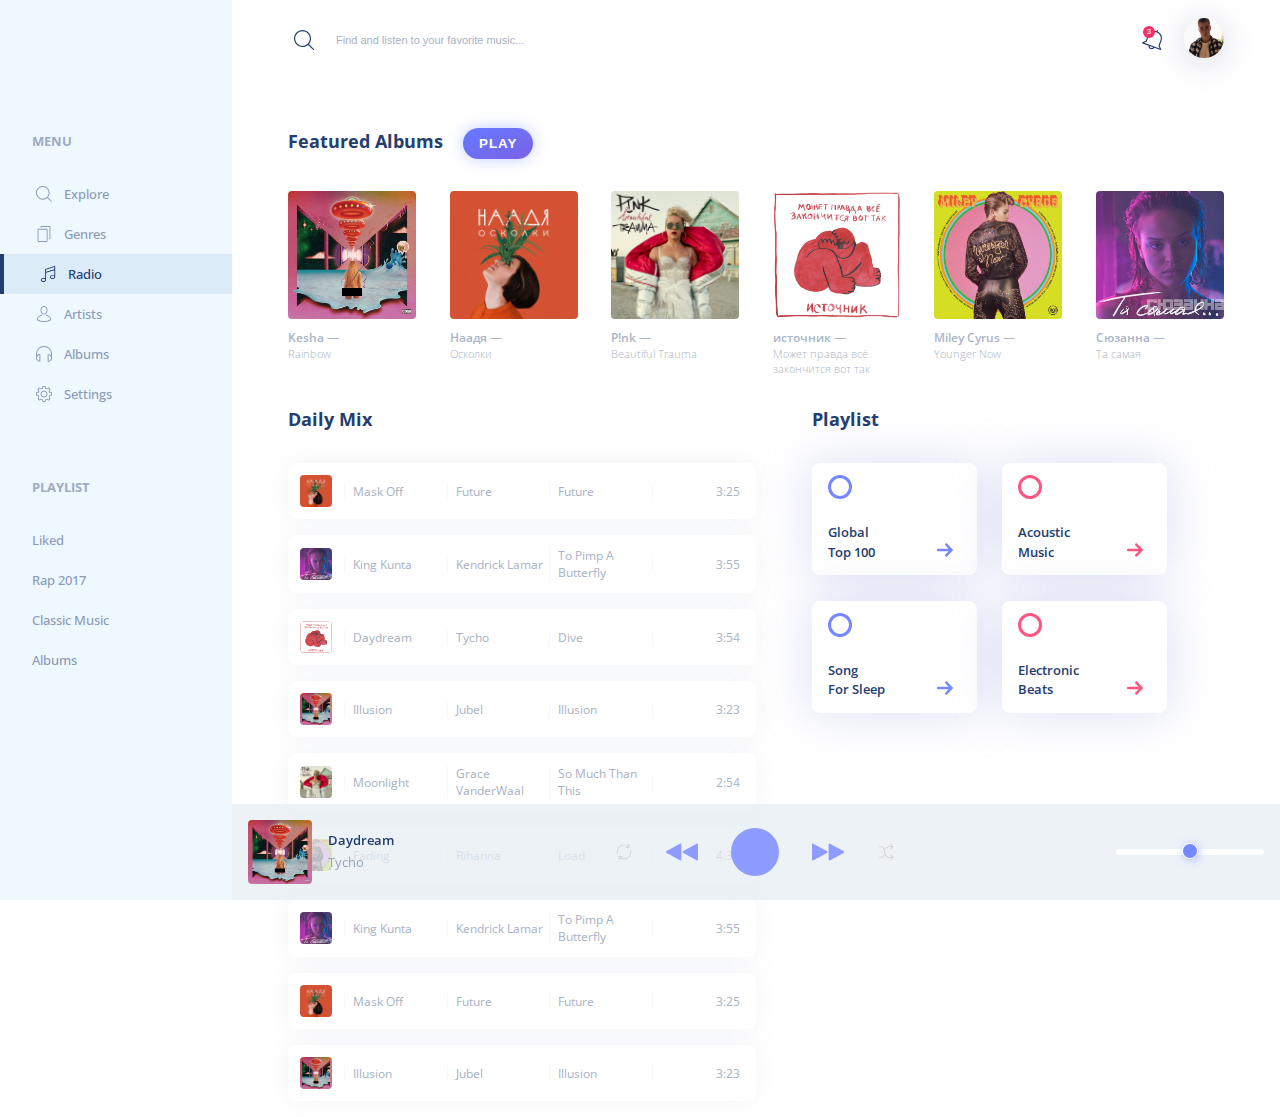
==== commit 5342f489: "Playlist Block" ====
--- a/index.html
+++ b/index.html
@@ -163,6 +163,36 @@
                 </div>
                 <div class="playlists">
                     <h2>Playlist</h2>
+                    <div class="playlist-items">
+                        <div class="playlist-item">
+                            <div class="pl-item-circle circle-blue"></div>
+                            <div class="pl-item-bottom">
+                                <h4>Global<br>Top 100</h4>
+                                <div class="arrow arrow-blue"></div>
+                            </div>
+                        </div>
+                        <div class="playlist-item">
+                            <div class="pl-item-circle circle-red"></div>
+                            <div class="pl-item-bottom">
+                                <h4>Acoustic<br>Music</h4>
+                                <div class="arrow arrow-red"></div>
+                            </div>
+                        </div>
+                        <div class="playlist-item">
+                            <div class="pl-item-circle circle-blue"></div>
+                            <div class="pl-item-bottom">
+                                <h4>Song<br>For Sleep</h4>
+                                <div class="arrow arrow-blue"></div>
+                            </div>
+                        </div>
+                        <div class="playlist-item">
+                            <div class="pl-item-circle circle-red"></div>
+                            <div class="pl-item-bottom">
+                                <h4>Electronic<br>Beats</h4>
+                                <div class="arrow arrow-red"></div>
+                            </div>
+                        </div>
+                    </div>
                 </div>
             </section>
         </section>
--- a/css/main.css
+++ b/css/main.css
@@ -35,6 +35,13 @@
     color: #9eabc2;
     text-transform: uppercase;
     font-size: 13px;
+}
+
+h4 {
+    color: #243d6f;
+    font-size: 13px;
+    font-weight: 600;
+    line-height: 1.5;
 }
 
 a {
@@ -221,6 +228,8 @@
     background-repeat: no-repeat;
     opacity: 1;
 }
+
+.arrow {}
 
 .search button:hover {
     opacity: 0.7;
@@ -516,7 +525,7 @@
     margin-left: 0;
     width: 18px;
     height: 18px;
-    background-image: url(/img/reload-btn.svg);
+    background-image: url(../img/reload-btn.svg);
     background-position: center;
     background-size: 16px;
     background-repeat: no-repeat;
@@ -525,7 +534,7 @@
 .player-btn:nth-child(2) {
     width: 34px;
     height: 34px;
-    background-image: url(/img/prev-btn.svg);
+    background-image: url(../img/prev-btn.svg);
     background-position: center;
     background-size: 32px;
     background-repeat: no-repeat;
@@ -536,7 +545,7 @@
     height: 48px;
     border-radius: 50%;
     background-color: #8292fe;
-    background-image: url(/img/prev-btn.svg);
+    background-image: url(../img/prev-btn.svg);
     background-position: center;
     background-size: 32px;
     background-repeat: no-repeat;
@@ -545,7 +554,7 @@
 .player-btn:nth-child(4) {
     width: 34px;
     height: 34px;
-    background-image: url(/img/prev-btn.svg);
+    background-image: url(../img/prev-btn.svg);
     background-position: center;
     background-size: 32px;
     background-repeat: no-repeat;
@@ -555,7 +564,7 @@
 .player-btn:nth-child(5) {
     width: 18px;
     height: 18px;
-    background-image: url(/img/shuffle-btn.svg);
+    background-image: url(../img/shuffle-btn.svg);
     background-position: center;
     background-size: 16px;
     background-repeat: no-repeat;
@@ -564,6 +573,77 @@
 .player-btn:hover {
     opacity: 1;
 }
+
+.playlists {
+    width: 50%;
+    padding-left: 56px;
+}
+
+.playlist-items {
+    display: flex;
+    flex-wrap: wrap;
+}
+
+.playlist-item {
+    width: 40%;
+    height: 112px;
+    background-color: #FFFFFF;
+    margin-left: 2vw;
+    border-radius: 8px;
+    box-shadow: 0 0px 48px rgba(165, 173, 226, 0.42);
+    padding: 12px 16px;
+}
+
+.playlist-item:nth-child(1),
+.playlist-item:nth-child(3) {
+    margin-left: 0;
+}
+
+.playlist-item:nth-child(3),
+.playlist-item:nth-child(4) {
+    margin-top: 2vw;
+}
+
+.pl-item-circle {
+    width: 24px;
+    height: 24px;
+    background-color: #FFFFFF;
+    border-radius: 50%;
+    margin-bottom: 24px;
+}
+
+.circle-blue {
+    border: 3px solid #7688ff;
+}
+
+.circle-red {
+    border: 3px solid #ff5581;
+}
+
+.pl-item-bottom {
+    display: flex;
+    justify-content: space-between;
+    align-items: flex-end;
+}
+
+.arrow {
+    width: 32px;
+    height: 24px;
+    background-position: center;
+    background-repeat: no-repeat;
+    background-size: 16px;
+}
+
+.arrow-blue {
+    background-image: url(../img/right-arrow-blue.svg);
+}
+
+.arrow-red {
+    background-image: url(../img/right-arrow-red.svg);
+}
+
+
+
 
 input[type=range].value {
     width: 148px;
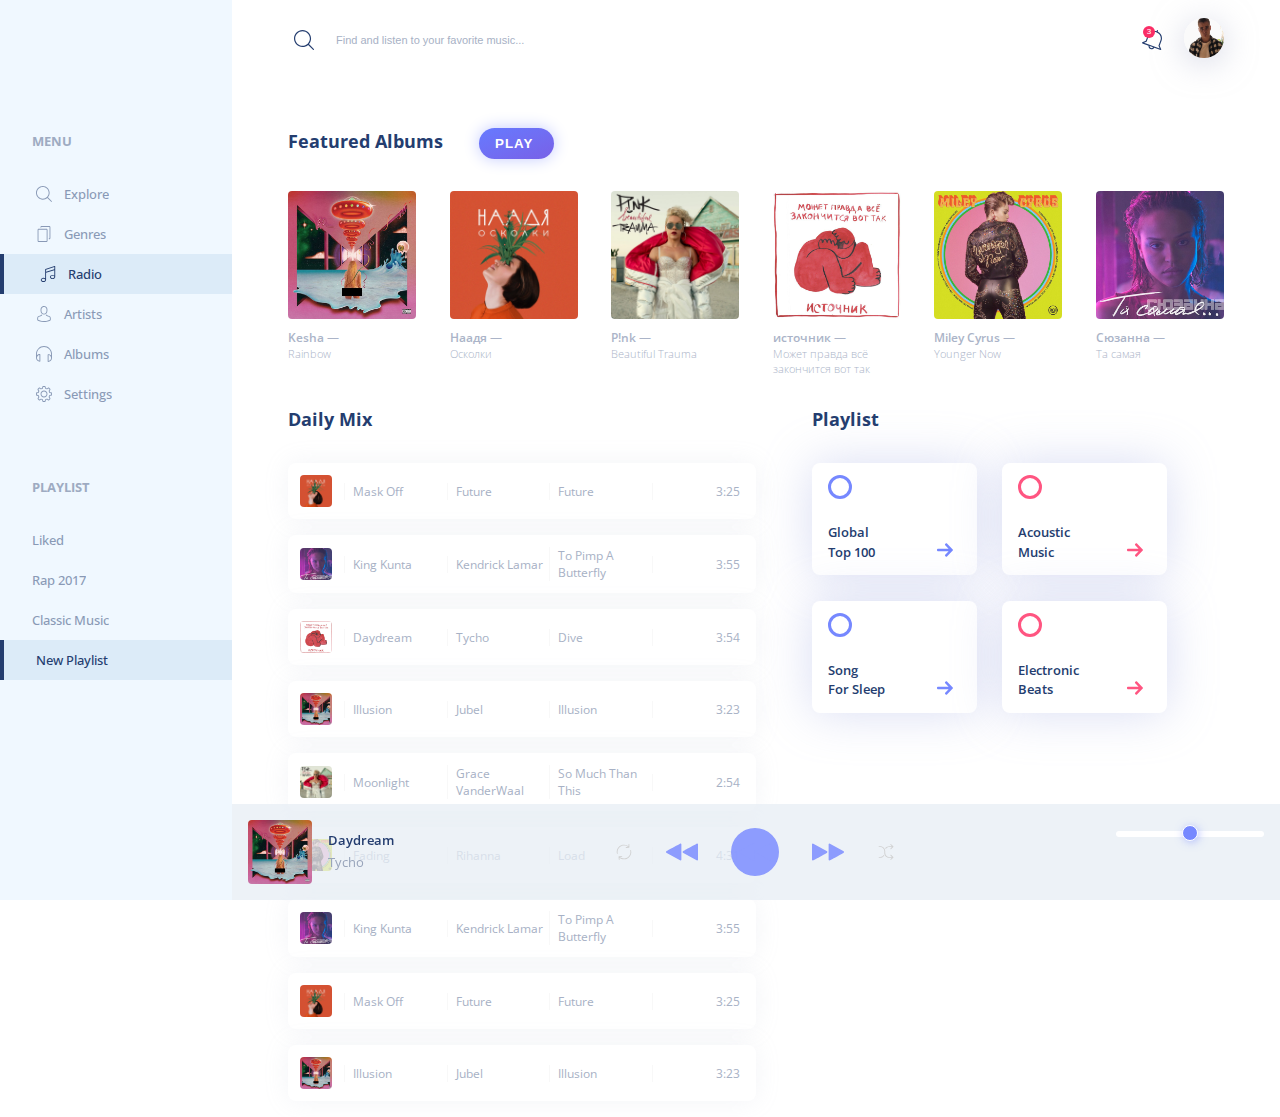
==== commit 6c6891ff: "avatar link" ====
--- a/index.html
+++ b/index.html
@@ -46,8 +46,8 @@
                     <a href="#">
                         <li>Classic Music</li>
                     </a>
-                    <a href="#">
-                        <li>Albums</li>
+                    <a href="#" class="active">
+                        <li>New Playlist</li>
                     </a>
                 </ul>
             </nav>
@@ -63,13 +63,17 @@
             <span class="quantity">3</span>
           </button>
                     <a href="#">
-            <img src="/img/avatar.jpg" alt="" class="user-block__user-img">
+            <img src="img/avatar.jpg" alt="" class="user-block__user-img">
           </a>
                 </div>
             </header>
             <section class="albums">
                 <h2>Featured Albums</h2>
-                <button type="button" class="btn">Play</button>
+                <img src="/img/play-button.svg" alt="" width="12" height="8">
+                <button type="button" class="btn">
+                <span>Play</span>
+                <img src="img/play-button.svg" alt="" width="12" class="img-btn">
+                </button>
                 <ul class="album-list">
                     <li class="album-item">
                         <b><span class="name">Kesha —</span><br>Rainbow</b>
@@ -212,7 +216,10 @@
                 <li class="player-btn"></li>
                 <li class="player-btn"></li>
             </ul>
-            <input type="range" class="value">
+            <div class="value-wrap">
+                <div class="icon-value"></div>
+                <input type="range" class="value">
+            </div>
         </div>
     </main>
 </body>
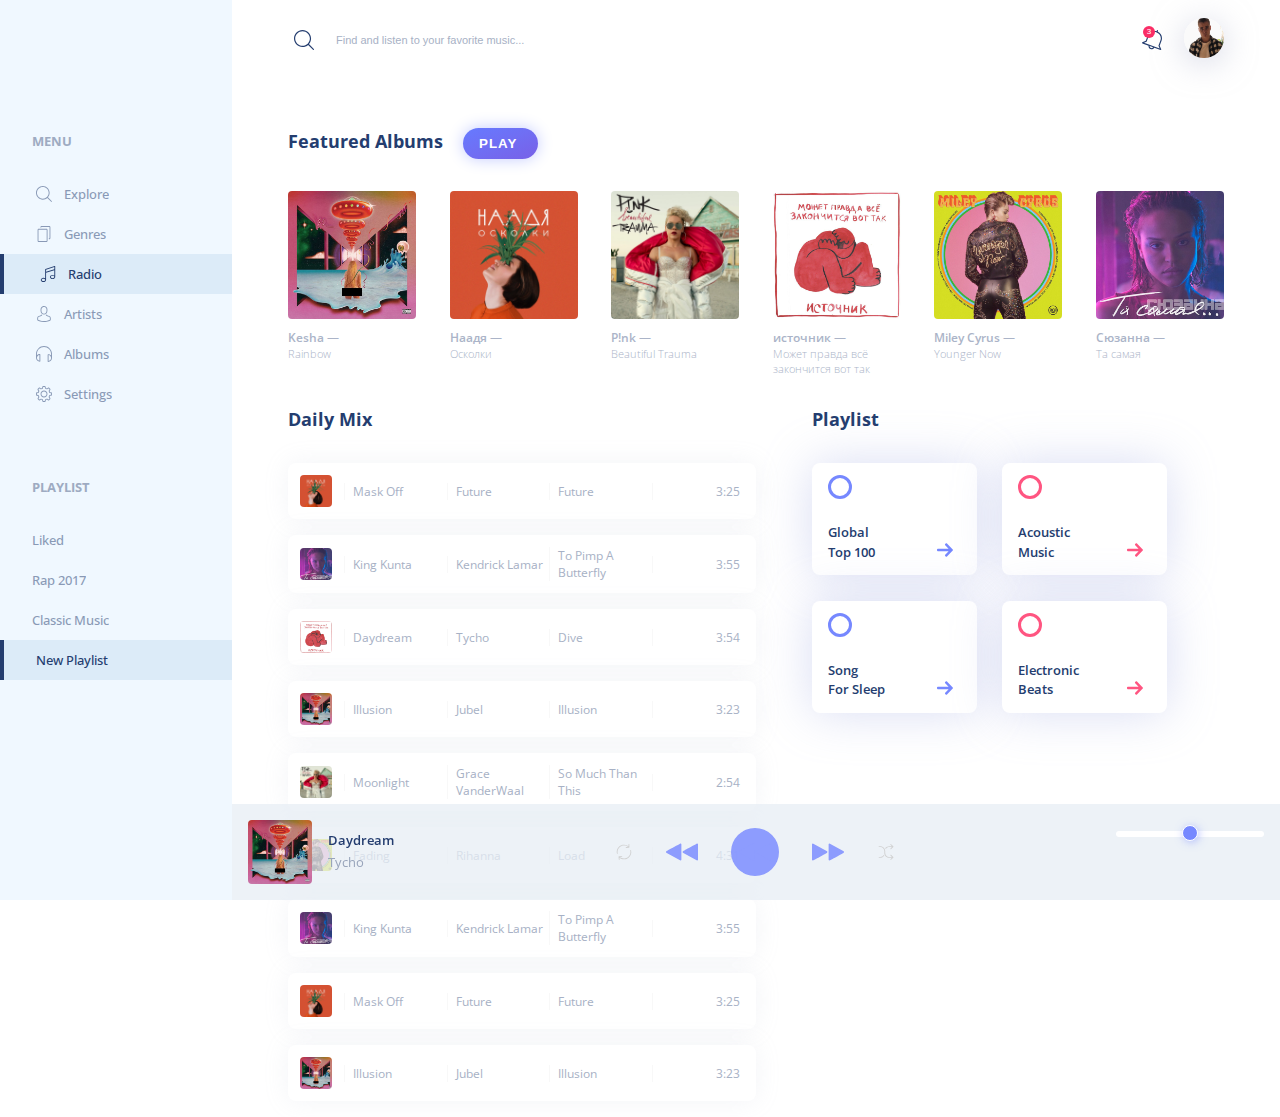
==== commit 9429480b: "img bug" ====
--- a/index.html
+++ b/index.html
@@ -69,7 +69,6 @@
             </header>
             <section class="albums">
                 <h2>Featured Albums</h2>
-                <img src="/img/play-button.svg" alt="" width="12" height="8">
                 <button type="button" class="btn">
                 <span>Play</span>
                 <img src="img/play-button.svg" alt="" width="12" class="img-btn">
